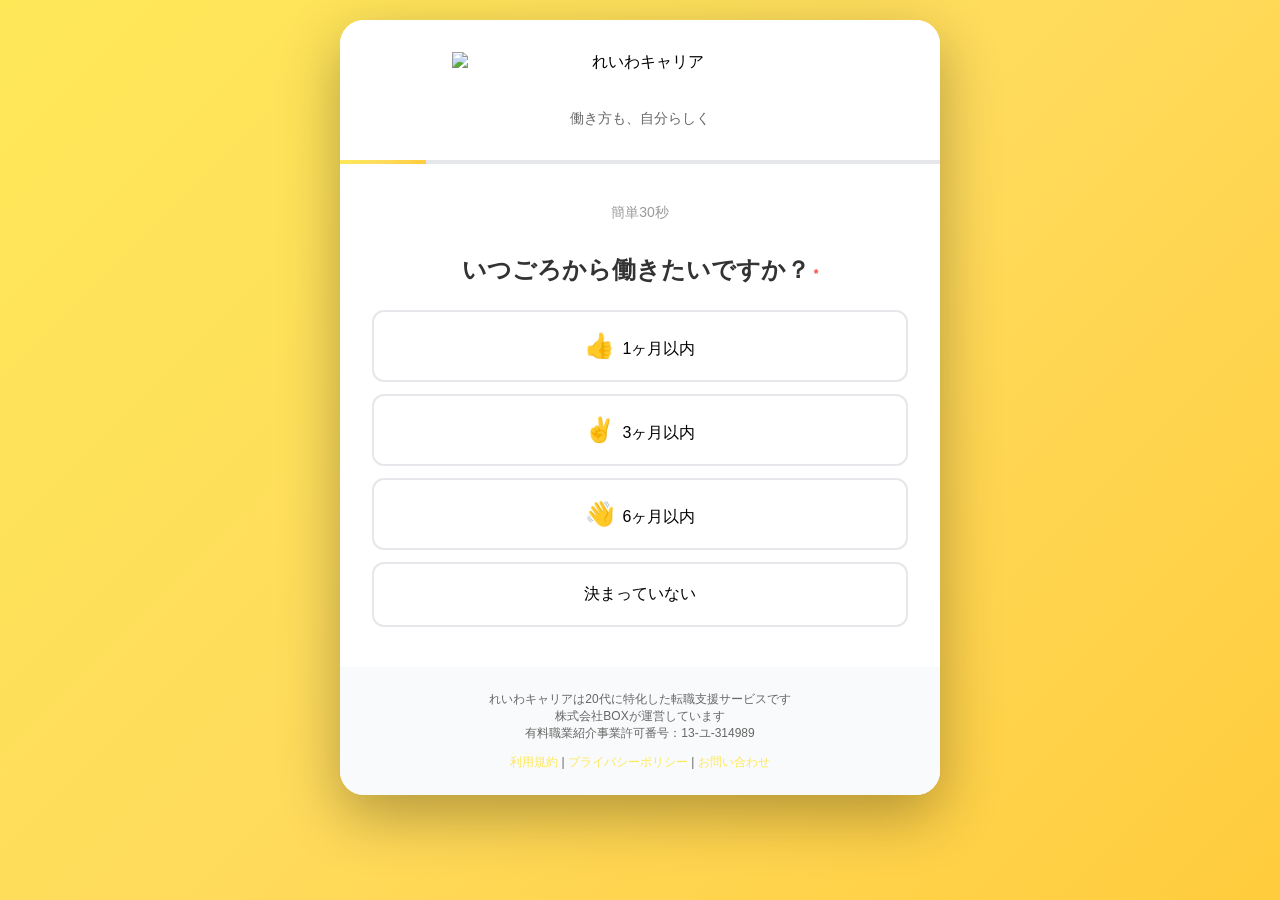
==== index.html @ 30811903 "fix: 離脱POPの対象を面談日時ステップのみに限定 - SMS認証コード待ち(step6)で発火してしまう問題を解消 - 判定を日時選択UI(#step8Options / #btnInstant" ====
<!DOCTYPE html>
<html lang="ja">
<head>
    <meta charset="UTF-8">
    <meta name="viewport" content="width=device-width, initial-scale=1.0">
    <title>れいわキャリア | 働き方も、自分らしく</title>
    <!-- Google Tag Manager -->
    <script>(function(w,d,s,l,i){w[l]=w[l]||[];w[l].push({'gtm.start':new Date().getTime(),event:'gtm.js'});var f=d.getElementsByTagName(s)[0],j=d.createElement(s),dl=l!='dataLayer'?'&l='+l:'';j.async=true;j.src='https://www.googletagmanager.com/gtm.js?id='+i+dl;f.parentNode.insertBefore(j,f);})(window,document,'script','dataLayer','GTM-5HKK3XQP');</script>
    <!-- End Google Tag Manager -->
    <link rel="stylesheet" href="style.css?v=20260715a">
    <style>
      /* ===== 離脱防止ポップアップ (フルスクリーン) ===== */
      .exit-popup {
        position: fixed;
        inset: 0;
        z-index: 99999;
        width: 100%;
        height: 100vh;      /* フォールバック */
        height: 100dvh;
        overflow: hidden;
        background: #f8f4e8; /* 画像に合わせたアイボリー */
      }
      .exit-popup[hidden] { display: none; }
      .exit-popup__scroll {
        width: 100%;
        height: 100%;
        overflow-y: auto;
        overscroll-behavior: contain;
        -webkit-overflow-scrolling: touch;
      }
      .exit-popup__creative {
        position: relative;
        width: 100%;
        max-width: 480px;
        margin: 0 auto;
      }
      .exit-popup__creative img {
        display: block;
        width: 100%;
        height: auto;
        user-select: none;
        -webkit-user-drag: none;
      }
      /* 画像内の×・CTA・辞退に重ねる透明クリック領域 (画像比率%) */
      .exit-popup__close-area,
      .exit-popup__primary,
      .exit-popup__secondary {
        position: absolute;
        background: transparent;
        border: 0;
        padding: 0;
        cursor: pointer;
        -webkit-tap-highlight-color: transparent;
      }
      .exit-popup__close-area { top: 0.8%; right: 1.5%; width: 15%; height: 4.5%; }
      .exit-popup__primary   { left: 3%;  width: 94%; top: 83%;   height: 8%; }
      .exit-popup__secondary { left: 6%;  width: 88%; top: 92.6%; height: 6%; }
      /* スクロール時に出現する固定×ボタン（画像内×が隠れても常に閉じられる） */
      .exit-popup__close-fixed {
        position: fixed;
        top: max(12px, env(safe-area-inset-top));
        right: max(12px, env(safe-area-inset-right));
        z-index: 2;
        width: 44px;
        height: 44px;
        border-radius: 50%;
        border: 0;
        background: rgba(255,255,255,0.92);
        box-shadow: 0 2px 8px rgba(0,0,0,0.18);
        display: flex;
        align-items: center;
        justify-content: center;
        cursor: pointer;
        opacity: 0;
        visibility: hidden;
        transition: opacity 0.2s ease;
      }
      .exit-popup__close-fixed.is-visible { opacity: 1; visibility: visible; }
      body.exit-popup-open { overflow: hidden; }

      /* PC・タブレット: スマホ相当の幅で中央表示（引き伸ばさない） */
      @media (min-width: 768px) {
        .exit-popup {
          background: radial-gradient(circle at top, #fff9dd 0%, #f6e9a8 55%, #f0d752 100%);
        }
        .exit-popup__scroll {
          display: flex;
          align-items: flex-start;
          justify-content: center;
          padding: 24px 0 40px;
        }
        .exit-popup__creative {
          max-width: 460px;
          box-shadow: 0 0 40px rgba(0,0,0,0.14);
          border-radius: 14px;
          overflow: hidden;
        }
      }
    </style>
</head>
<body>
    <!-- Google Tag Manager (noscript) -->
    <noscript><iframe src="https://www.googletagmanager.com/ns.html?id=GTM-5HKK3XQP" height="0" width="0" style="display:none;visibility:hidden"></iframe></noscript>
    <!-- End Google Tag Manager (noscript) -->

    <div class="container">
        <div class="header">
            <div class="logo">
                <img src="https://file.mysquadbeyond.com/uploads/article_photo/photo/6579087/71364a69-8bc3-4aa1-8d7d-ee938268dfdd.png" alt="れいわキャリア" class="lazyload">
            </div>
            <div class="tagline">働き方も、自分らしく</div>
            <div class="strength-box" id="strengthBox" style="display: none;">
                <div class="strength-box-title" id="strengthBoxTitle"></div>
            </div>
        </div>

        <div class="progress-bar">
            <div class="progress-fill" id="progressBar"></div>
        </div>

        <div class="content" id="formContent">
            <!-- Step 1: 勤務開始時期 -->
            <div class="step" id="step1">
                <div class="step-indicator">簡単30秒</div>
                <h2 class="question-title">いつごろから働きたいですか？<span class="required">*</span></h2>
                <div class="options">
                    <button class="option-button" onclick="selectOption('workStart', '1ヶ月以内', this)">
                        <span class="option-emoji">👍</span>1ヶ月以内
                    </button>
                    <button class="option-button" onclick="selectOption('workStart', '3ヶ月以内', this)">
                        <span class="option-emoji">✌️</span>3ヶ月以内
                    </button>
                    <button class="option-button" onclick="selectOption('workStart', '6ヶ月以内', this)">
                        <span class="option-emoji">👋</span>6ヶ月以内
                    </button>
                    <button class="option-button" onclick="selectOption('workStart', '決まっていない', this)">
                        決まっていない
                    </button>
                </div>
            </div>

            <!-- Step 2: 性別 -->
            <div class="step hidden" id="step2">
                <div class="step-indicator">ステップ 2/7</div>
                <h2 class="question-title">性別を選択してください<span class="required">*</span></h2>
                <div class="options">
                    <button class="option-button" onclick="selectOption('gender', '男性', this)">男性</button>
                    <button class="option-button" onclick="selectOption('gender', '女性', this)">女性</button>
                    <button class="option-button" onclick="selectOption('gender', 'その他', this)">その他</button>
                </div>
                <div class="button-group">
                    <button class="btn btn-back" onclick="prevStep()">戻る</button>
                </div>
            </div>

            <!-- Step 3: 生年月日 -->
            <div class="step hidden" id="step3">
                <div class="step-indicator">ステップ 3/7</div>
                <h2 class="question-title">生年月日を入力してください</h2>
                <div class="input-group">
                    <label class="input-label">生年月日<span class="required">*</span></label>
                    <div class="birth-date-selects">
                        <select class="input-field" id="birthYear" onchange="validateStep3()">
                            <option value="">年</option>
                        </select>
                        <select class="input-field" id="birthMonth" onchange="validateStep3()">
                            <option value="">月</option>
                        </select>
                        <select class="input-field" id="birthDay" onchange="validateStep3()">
                            <option value="">日</option>
                        </select>
                    </div>
                    <div id="birthError" style="display:none; color:#e74c3c; font-size:13px; margin-top:8px;">
                        申し訳ございません。20歳以上の方が対象となります。
                    </div>
                </div>
                <div class="button-group">
                    <button class="btn btn-back" onclick="prevStep()">戻る</button>
                </div>
            </div>

            <!-- Step 4: 都道府県 -->
            <div class="step hidden" id="step4">
                <div class="step-indicator">ステップ 4/7</div>
                <h2 class="question-title">お住まいの都道府県を選択してください<span class="required">*</span></h2>
                <div class="input-group">
                    <label class="input-label">都道府県<span class="required">*</span></label>
                    <select class="input-field" id="prefecture" onchange="validateStep4()">
                        <option value="">選択してください</option>
                        <option value="北海道">北海道</option>
                        <option value="青森県">青森県</option>
                        <option value="岩手県">岩手県</option>
                        <option value="宮城県">宮城県</option>
                        <option value="秋田県">秋田県</option>
                        <option value="山形県">山形県</option>
                        <option value="福島県">福島県</option>
                        <option value="茨城県">茨城県</option>
                        <option value="栃木県">栃木県</option>
                        <option value="群馬県">群馬県</option>
                        <option value="埼玉県">埼玉県</option>
                        <option value="千葉県">千葉県</option>
                        <option value="東京都">東京都</option>
                        <option value="神奈川県">神奈川県</option>
                        <option value="新潟県">新潟県</option>
                        <option value="富山県">富山県</option>
                        <option value="石川県">石川県</option>
                        <option value="福井県">福井県</option>
                        <option value="山梨県">山梨県</option>
                        <option value="長野県">長野県</option>
                        <option value="岐阜県">岐阜県</option>
                        <option value="静岡県">静岡県</option>
                        <option value="愛知県">愛知県</option>
                        <option value="三重県">三重県</option>
                        <option value="滋賀県">滋賀県</option>
                        <option value="京都府">京都府</option>
                        <option value="大阪府">大阪府</option>
                        <option value="兵庫県">兵庫県</option>
                        <option value="奈良県">奈良県</option>
                        <option value="和歌山県">和歌山県</option>
                        <option value="鳥取県">鳥取県</option>
                        <option value="島根県">島根県</option>
                        <option value="岡山県">岡山県</option>
                        <option value="広島県">広島県</option>
                        <option value="山口県">山口県</option>
                        <option value="徳島県">徳島県</option>
                        <option value="香川県">香川県</option>
                        <option value="愛媛県">愛媛県</option>
                        <option value="高知県">高知県</option>
                        <option value="福岡県">福岡県</option>
                        <option value="佐賀県">佐賀県</option>
                        <option value="長崎県">長崎県</option>
                        <option value="熊本県">熊本県</option>
                        <option value="大分県">大分県</option>
                        <option value="宮崎県">宮崎県</option>
                        <option value="鹿児島県">鹿児島県</option>
                        <option value="沖縄県">沖縄県</option>
                    </select>
                </div>
                <div class="button-group">
                    <button class="btn btn-back" onclick="prevStep()">戻る</button>
                </div>
            </div>

            <!-- Step 5: 氏名 -->
            <div class="step hidden" id="step5">
                <div class="step-indicator">ステップ 5/7</div>
                <h2 class="question-title">お名前をカタカナで入力してください</h2>
                <div class="input-group">
                    <label class="input-label">お名前（カタカナ）<span class="required">*</span></label>
                    <input type="text" class="input-field" id="fullName" placeholder="ヤマダ タロウ" oninput="validateStep5()" autocomplete="off">
                    <p class="question-note">*個人情報は外部に公開されません</p>
                    <span class="error-message" id="fullNameError" style="display: none; color: #ff4444; font-size: 12px; margin-top: 4px;">全角カタカナで入力してください（例: ヤマダ タロウ）</span>
                </div>
                <div class="button-group">
                    <button class="btn btn-back" onclick="prevStep()">戻る</button>
                    <button class="btn btn-next" id="nextBtn5" onclick="nextStep()" disabled>次へ</button>
                </div>
            </div>

            <!-- Step 6: 連絡先（電話番号＋メール） + SMS認証 -->
            <div class="step hidden" id="step6">
                <div class="step-indicator">ステップ 6/7</div>
                <h2 class="question-title" id="step6Title">連絡先を入力してください</h2>

                <!-- 連絡先入力（初期表示） -->
                <div id="phoneInputArea">
                    <div class="input-group">
                        <label class="input-label">メールアドレス<span class="required">*</span></label>
                        <input type="email" class="input-field" id="email" placeholder="example@mail.com" autocomplete="email" oninput="validateStep6()" onchange="validateStep6()" onblur="validateStep6()">
                        <span class="error-message" id="emailError" style="display: none; color: #ff4444; font-size: 12px; margin-top: 4px;">正しいメールアドレスを入力してください</span>
                    </div>
                    <div class="input-group">
                        <label class="input-label">電話番号<span class="required">*</span></label>
                        <input type="tel" class="input-field" id="phone" placeholder="090-1234-5678" autocomplete="tel-national" oninput="validateStep6()">
                        <p class="question-note" id="step6Note">*電話番号認証に使用します</p>
                        <span class="error-message" id="phoneError" style="display: none; color: #ff4444; font-size: 12px; margin-top: 4px;">正しい電話番号を入力してください（例: 090-1234-5678）</span>
                    </div>
                    <div class="button-group">
                        <button class="btn btn-back" onclick="prevStep()">戻る</button>
                        <button class="btn btn-next" id="nextBtn6" onclick="sendOTP()" disabled>認証コードを送信</button>
                    </div>
                </div>

                <!-- OTPコード入力（SMS送信後に表示） -->
                <div id="otpInputArea" style="display: none;">
                    <div class="input-group">
                        <p style="font-size: 14px; color: #666; margin-bottom: 12px;" id="otpSentMessage"></p>
                        <label class="input-label">認証コード（6桁）<span class="required">*</span></label>
                        <input type="text" class="input-field" id="otpCode" placeholder="123456" maxlength="6" inputmode="numeric" pattern="[0-9]*" autocomplete="one-time-code" oninput="validateOTP()">
                        <span class="error-message" id="otpError" style="display: none; color: #ff4444; font-size: 12px; margin-top: 4px;"></span>
                    </div>
                    <div class="button-group">
                        <button class="btn btn-back" onclick="backToPhoneInput()">番号を変更</button>
                        <button class="btn btn-next" id="verifyBtn" onclick="verifyOTP()" disabled>認証する</button>
                    </div>
                    <p style="text-align: center; margin-top: 12px;">
                        <a href="javascript:void(0)" onclick="resendOTP()" id="resendLink" style="color: #06C755; font-size: 13px;">コードを再送する</a>
                    </p>
                </div>
            </div>

            <!-- Step 7: メールアドレス（step6に統合したため無効化） -->
            <div class="step hidden" id="step7" style="display: none;">
                <div class="step-indicator">ステップ 7/8</div>
                <h2 class="question-title">メールアドレスを入力してください</h2>
                <div class="input-group">
                    <label class="input-label">メールアドレス<span class="required">*</span></label>
                    <input type="email" class="input-field" id="emailStep7Disabled" placeholder="example@mail.com">
                    <span class="error-message" id="emailErrorStep7Disabled" style="display: none; color: #ff4444; font-size: 12px; margin-top: 4px;">正しいメールアドレスを入力してください</span>
                </div>
                <div class="button-group">
                    <button class="btn btn-back" onclick="prevStep()">戻る</button>
                    <button class="btn btn-next" id="nextBtn7" onclick="nextStep()" disabled>次へ</button>
                </div>
            </div>

            <!-- Step 8: 面談日程選択（クイック+その他プルダウン） -->
            <div class="step hidden" id="step8">
                <div class="step-indicator">ステップ 7/7</div>
                <p class="thanks-line">ご登録ありがとうございます！</p>
                <h2 class="question-title">まだ転職するか決めてなくてもOK！<br>まずは<span class="highlight-3min">3分</span>だけお話ししましょう</h2>
                <p class="slot-change-note" style="text-align:center;font-size:12px;color:#999;margin:8px 0 16px;">後ほど公式LINEから変更可能です</p>

                <div class="radio-options" id="step8Options">
                    <div class="quick-slots-loading">読み込み中…</div>
                </div>

                <div class="other-slot-container" id="otherSlotContainer" style="display: none;">
                    <div class="input-group">
                        <label class="input-label">ご希望日</label>
                        <select class="input-field" id="otherDate" onchange="onOtherDateChange()">
                            <option value="">選択してください</option>
                        </select>
                    </div>
                    <div class="input-group">
                        <label class="input-label">ご希望時間</label>
                        <select class="input-field" id="otherTime" onchange="onOtherTimeChange()" disabled>
                            <option value="">選択してください</option>
                        </select>
                    </div>
                </div>

                <div class="button-group">
                    <button class="btn btn-back" onclick="prevStep()">戻る</button>
                    <button class="btn btn-next" id="nextBtn8" onclick="submitForm()" disabled>次へ</button>
                </div>
            </div>

            <!-- Completion -->
            <div class="step hidden" id="completion">
                <div class="completion">
                    <div class="completion-icon">✅</div>
                    <h2 class="completion-title">予約が完了しました！</h2>
                    <p class="completion-message">
                        ご登録ありがとうございます。<br>
                        担当者より1〜3営業日以内にご連絡させていただきます。<br>
                        しばらくお待ちください。
                    </p>
                </div>
            </div>
        </div>

        <div class="footer">
            <p>れいわキャリアは20代に特化した転職支援サービスです</p>
            <p>株式会社BOXが運営しています</p>
            <p>有料職業紹介事業許可番号：13-ユ-314989</p>
            <p style="margin-top: 12px;">
                <a href="https://box-hr.co.jp/terms/">利用規約</a> |
                <a href="https://box-hr.co.jp/policy/">プライバシーポリシー</a> |
                <a href="https://liff.line.me/2008784499-92DR4hmy/landing?follow=%40872lluqj&lp=bVrylO&liff_id=2008784499-92DR4hmy">お問い合わせ</a>
            </p>
        </div>
    </div>

    <script src="script.js?v=20260522a"></script>
    <!-- ===== 離脱防止ポップアップ（フルスクリーン） ===== -->
    <div class="exit-popup" id="exitPopup" role="dialog" aria-modal="true" aria-label="面談予約者限定オファー" hidden>
      <div class="exit-popup__scroll" id="exitPopupScroll">
        <div class="exit-popup__creative">
          <img src="/v4/img/reiwa-career-exit-popup.png" alt="面談予約者限定 今月のピックアップ求人をチェック 20代向けの無料転職サポート" draggable="false">
          <button class="exit-popup__close-area" type="button" aria-label="ポップアップを閉じる" onclick="exitPopupDismiss('close_button')"></button>
          <button class="exit-popup__primary" type="button" aria-label="面談を予約して求人を見る" onclick="exitPopupPrimary()"></button>
          <button class="exit-popup__secondary" type="button" aria-label="今回は見ない" onclick="exitPopupDismiss('secondary')"></button>
        </div>
      </div>
      <button class="exit-popup__close-fixed" id="exitPopupCloseFixed" type="button" aria-label="ポップアップを閉じる" onclick="exitPopupDismiss('close_button')">
        <svg viewBox="0 0 24 24" width="22" height="22" aria-hidden="true"><path d="M6 6l12 12M18 6L6 18" stroke="#333" stroke-width="2.4" stroke-linecap="round"/></svg>
      </button>
    </div>

    <script>
    (function(){
      /* ===== 離脱防止POP: 表示制御・トリガー・計測 ===== */
      var SHOWN_KEY = 'reiwaCareerExitPopupShown';   // 1セッション1回制御
      var SEEN_KEY  = 'reiwaCareerExitPopupSeen';    // 成果アトリビューション用（サンクスで参照）
      var VARIANT   = 'pickup_jobs_pop_art_v1';
      var INACT_MS  = (('ontouchstart' in window) || navigator.maxTouchPoints > 0) ? 20000 : 30000;
      var ARM_DELAY = 2000;

      var popup = document.getElementById('exitPopup');
      var scroller = document.getElementById('exitPopupScroll');
      var closeFixed = document.getElementById('exitPopupCloseFixed');
      var popupImg = popup ? popup.querySelector('img') : null;
      if (!popup) return;

      var isTouch = ('ontouchstart' in window) || navigator.maxTouchPoints > 0;
      var deviceType = isTouch ? 'mobile' : 'desktop';
      var isOpen = false, savedY = 0, armed = false, guardPushed = false;
      var inactivityTimer = null, imgOk = false;

      // 通信節約モードでは画像重POPを出さない
      var reduceData = false;
      try {
        reduceData = (navigator.connection && navigator.connection.saveData) ||
                     (window.matchMedia && window.matchMedia('(prefers-reduced-data: reduce)').matches);
      } catch(e){}

      function checkImg(){ imgOk = !!(popupImg && popupImg.complete && popupImg.naturalWidth > 0); }
      if (popupImg) {
        checkImg();
        popupImg.addEventListener('load', checkImg);
        popupImg.addEventListener('error', function(){ imgOk = false; });
      }

      function shown(){ try { return sessionStorage.getItem(SHOWN_KEY) === '1'; } catch(e){ return false; } }
      function markShown(){ try { sessionStorage.setItem(SHOWN_KEY, '1'); sessionStorage.setItem(SEEN_KEY, '1'); } catch(e){} }

      // 現在表示中のステップID
      function visibleStepId(){
        var steps = document.querySelectorAll('.step');
        for (var i=0;i<steps.length;i++){
          if (!steps[i].classList.contains('hidden') && steps[i].offsetParent !== null) return steps[i].id;
        }
        return '';
      }
      // 面談日時選択ステップか（数字でなくUI要素で判定。SMS認証待ち等では出さない）
      function onInterviewSlotStep(){
        var id = visibleStepId(); if (!id) return false;
        var el = document.getElementById(id); if (!el) return false;
        return !!el.querySelector('#step8Options, #btnInstant');
      }
      function isSubmitting(){
        var l = document.getElementById('formLoading');
        return !!(l && getComputedStyle(l).display !== 'none');
      }
      function hasVisibleError(){
        var errs = document.querySelectorAll('.error-message, #birthError, #otpError');
        for (var i=0;i<errs.length;i++){ if (getComputedStyle(errs[i]).display !== 'none') return true; }
        return false;
      }

      // 表示可否（全禁止条件を集約）
      function canShow(){
        if (isOpen || shown()) return false;
        if (reduceData) return false;
        if (!imgOk) { checkImg(); if (!imgOk) return false; }        // 画像未ロードは出さない
        if (document.visibilityState !== 'visible') return false;    // 非アクティブタブ
        if (isSubmitting()) return false;                            // 送信処理中
        if (!onInterviewSlotStep()) return false;                     // 対象は面談日時ステップのみ
        return true;
      }

      function pushEvent(name, extra){
        var p = { event: name, popup_variant: VARIANT, form_step: visibleStepId(), device_type: deviceType };
        if (extra) for (var k in extra){ p[k] = extra[k]; }
        try { window.dataLayer = window.dataLayer || []; window.dataLayer.push(p); } catch(e){}
      }

      function openPopup(triggerType, force){
        if (!force && !canShow()) return;
        if (isOpen || shown()) return;
        isOpen = true; markShown();
        savedY = window.scrollY || window.pageYOffset || 0;
        popup.hidden = false;
        document.body.classList.add('exit-popup-open');
        document.body.style.position = 'fixed';
        document.body.style.top = (-savedY) + 'px';
        document.body.style.left = '0';
        document.body.style.right = '0';
        document.body.style.width = '100%';
        if (scroller) scroller.scrollTop = 0;
        if (closeFixed) closeFixed.classList.remove('is-visible');
        clearInactivity();
        pushEvent('exit_popup_impression', { trigger_type: triggerType || 'unknown' });
      }
      // テスト用（ステップ制限を無視して強制表示）
      window.showExitPopup = function(){ openPopup('manual', true); };

      function doClose(){
        isOpen = false;
        popup.hidden = true;
        document.body.classList.remove('exit-popup-open');
        document.body.style.position = '';
        document.body.style.top = '';
        document.body.style.left = '';
        document.body.style.right = '';
        document.body.style.width = '';
        window.scrollTo(0, savedY); // 元のスクロール位置・入力状態へ戻る（フォームDOMは不変）
      }

      // メインCTA: 閉じてフォームへ復帰（次の未入力項目へフォーカス/スクロール）。送信・予約確定はしない
      window.exitPopupPrimary = function(){
        if (!isOpen) return;
        pushEvent('exit_popup_primary_click');
        var stepEl = document.getElementById(visibleStepId());
        doClose();
        setTimeout(function(){
          if (!stepEl) return;
          var fields = stepEl.querySelectorAll('input:not([type=hidden]):not([disabled]), select, textarea');
          for (var i=0;i<fields.length;i++){
            if (!fields[i].value && fields[i].offsetParent !== null){
              try { fields[i].focus(); } catch(e){}
              fields[i].scrollIntoView({ block: 'center', behavior: 'smooth' });
              return;
            }
          }
          var next = stepEl.querySelector('.btn-next, .btn'); // 全入力済みなら次へボタンへ
          if (next) next.scrollIntoView({ block: 'center', behavior: 'smooth' });
        }, 60);
      };

      // サブCTA / × / Esc / back: 閉じる（入力・位置保持、同一セッション再表示なし）
      window.exitPopupDismiss = function(closeType){
        if (!isOpen) return;
        if (closeType === 'secondary') pushEvent('exit_popup_secondary_click');
        pushEvent('exit_popup_close', { close_type: closeType || 'close_button' });
        doClose();
      };

      // スクロールで画像内×が隠れたら固定×を表示（常に閉じられる）
      if (scroller && closeFixed) {
        scroller.addEventListener('scroll', function(){
          if (scroller.scrollTop > 40) closeFixed.classList.add('is-visible');
          else closeFixed.classList.remove('is-visible');
        }, { passive: true });
      }

      // バナーのどこをタップ/クリックしても閉じる（特定ボタンは各自の動作を優先）
      // ※スクロール等のドラッグ操作では click は発火しないため誤閉じしない
      popup.addEventListener('click', function(e){
        if (e.target.closest('.exit-popup__primary, .exit-popup__secondary, .exit-popup__close-area, .exit-popup__close-fixed')) return;
        window.exitPopupDismiss('background');
      });

      // ===== 非操作タイマー（優先度3） =====
      function clearInactivity(){ if (inactivityTimer){ clearTimeout(inactivityTimer); inactivityTimer = null; } }
      function scheduleInactivity(){
        clearInactivity();
        if (!armed || shown() || isOpen) return;
        inactivityTimer = setTimeout(function(){
          // 発火時の抑止（エラー閲覧中/送信中/非表示タブ等は条件が整うまで待つ）
          if (hasVisibleError() || !canShow()) { scheduleInactivity(); return; }
          openPopup('inactivity');
        }, INACT_MS);
      }
      function maybePushGuard(){
        if (isTouch && !guardPushed && !shown() && onInterviewSlotStep()) {
          try { history.pushState({ exitGuard: true }, ''); } catch(e){}
          guardPushed = true;
        }
      }
      function onActivity(){
        maybePushGuard();
        scheduleInactivity();  // 操作のたびにタイマーをリセット
      }
      ['input','change','click','touchstart','scroll','keydown','focusin'].forEach(function(ev){
        document.addEventListener(ev, onActivity, { passive: true });
      });
      document.addEventListener('visibilitychange', function(){
        if (document.visibilityState === 'visible') scheduleInactivity();
        else clearInactivity(); // バックグラウンド時間は非操作時間に加算しない
      });

      // トリガー有効化
      setTimeout(function(){ armed = true; maybePushGuard(); scheduleInactivity(); }, ARM_DELAY);

      if (!isTouch) {
        // PC 優先度1: マウスが上端から抜けた瞬間（上方向のみ）
        document.addEventListener('mouseout', function(e){
          if (!armed) return;
          if (e.clientY <= 10 && !e.relatedTarget) openPopup('mouseleave');
        });
        // PC: Escape で閉じる（＝「今回は見ない」相当）
        document.addEventListener('keydown', function(e){
          if (isOpen && (e.key === 'Escape' || e.keyCode === 27)) window.exitPopupDismiss('escape');
        });
      } else {
        // スマホ 優先度1: 「戻る」操作（対象ステップ到達時にダミー履歴を積む）
        window.addEventListener('popstate', function(){
          if (isOpen) {                       // 表示中の戻る → まず閉じる（次の戻るは通常動作）
            window.exitPopupDismiss('back');
            try { history.pushState({ exitGuard: true }, ''); } catch(e){}
            return;
          }
          if (shown() || !canShow()) return;  // 既出/対象外は通常の戻るを許可
          openPopup('back');
          try { history.pushState({ exitGuard: true }, ''); } catch(e){} // 次の戻るも捕捉
        });
      }
    })();
    </script>
</body>
</html>
---- style.css ----
* {
    margin: 0;
    padding: 0;
    box-sizing: border-box;
}

body {
    font-family: -apple-system, BlinkMacSystemFont, 'Segoe UI', 'Hiragino Sans', 'Hiragino Kaku Gothic ProN', sans-serif;
    background: linear-gradient(135deg, #Fee858 0%, #ffdb5c 50%, #ffcc3d 100%);
    min-height: 100vh;
    padding: 20px;
}

.fv-image {
    max-width: 600px;
    margin: 0 auto 20px auto;
    border-radius: 16px;
    overflow: hidden;
}

.fv-image img {
    width: 100%;
    height: auto;
    display: block;
}

.container {
    max-width: 600px;
    margin: 0 auto;
    background: white;
    border-radius: 24px;
    box-shadow: 0 20px 60px rgba(0, 0, 0, 0.3);
    overflow: hidden;
}

.header {
    background: white;
    padding: 32px;
    text-align: center;
}

.logo {
    margin-bottom: 8px;
}

.logo img {
    height: 50px;
    width: auto;
    display: block;
    margin: 0 auto;
    max-width: 70%;
}

.tagline {
    color: #666;
    font-size: 14px;
}

.progress-bar {
    height: 4px;
    background: #e5e7eb;
    position: relative;
}

.progress-fill {
    height: 100%;
    background: linear-gradient(90deg, #Fee858 0%, #ffdb5c 50%, #ffcc3d 100%);
    transition: width 0.3s ease;
    width: 0%;
}

.content {
    padding: 40px 32px;
    overflow-y: visible;
}

.step-indicator {
    text-align: center;
    color: #999;
    font-size: 14px;
    margin-bottom: 32px;
}

.question-title {
    font-size: 24px;
    font-weight: bold;
    color: #333;
    margin-bottom: 24px;
    text-align: center;
}

.thanks-line {
    font-size: 18px;
    font-weight: bold;
    color: #06C755;
    text-align: center;
    margin-bottom: 12px;
}

.question-note {
    font-size: 9px;
    color: #888;
    text-align: left;
    margin-top: 6px;
    margin-bottom: 0;
}

/* ============================================================ */
/* Step8 (面談日程選択) 洗練レイアウト                            */
/*  - 上部テキストの主従を整理（挨拶=補助 / 見出し=主役）        */
/*  - 選択肢はブランドグリーンの選択状態で上質に                  */
/*  - #step8 スコープ限定（他ステップ・v3には影響なし）           */
/* ============================================================ */

/* ステップ番号: 控えめに */
#step8 .step-indicator { margin-bottom: 16px; color: #9aa4a0; letter-spacing: .06em; }

/* 挨拶: 主張を抑えた補助行へ（見出しと競合させない） */
#step8 .thanks-line { font-size: 13px; font-weight: 700; margin-bottom: 10px; }

/* 見出し: このステップの主役。各文=1行の2行構成（271px幅に収まる16px）。
   端まで使えるよう左右に負マージンで安全幅を確保 */
#step8 .question-title { font-size: 16px; line-height: 1.65; margin: 0 -10px 14px; letter-spacing: 0; }

/* 3分アクセント: 角を少し柔らかく */
#step8 .highlight-3min { padding: 2px 9px; border-radius: 7px; }

/* 注記: 静かなキャプション */
#step8 .slot-change-note { margin: 0 0 14px !important; font-size: 12px; color: #9aa4a0; }

/* 選択肢: 余白と質感 */
#step8 .radio-options { gap: 11px; }
#step8 .radio-option {
    padding: 15px 18px;
    border-radius: 14px;
    border: 1.5px solid #e8ecea;
    font-size: 15px;
    box-shadow: 0 1px 2px rgba(16, 40, 32, .03);
    transition: border-color .15s, background .15s, box-shadow .15s;
}
#step8 .radio-option:hover { border-color: #b7e6c9; background: #f7fcf9; }

/* ラジオ丸: 細く上品に */
#step8 .radio-circle { width: 20px; height: 20px; border: 2px solid #c4ccc8; }

/* 選択状態: ブランドグリーンで確定感（黒枠を廃止） */
#step8 .radio-option.selected {
    border-color: #06C755;
    background: #f0faf4;
    box-shadow: 0 2px 8px rgba(6, 199, 85, .12);
}
#step8 .radio-option.selected .radio-circle {
    border-color: #06C755;
    background: #06C755;
}
#step8 .radio-option.selected .radio-circle::after {
    content: '';
    position: absolute;
    top: 50%; left: 50%;
    width: 8px; height: 8px;
    border-radius: 50%;
    background: #fff;
    transform: translate(-50%, -50%);
}

/* 「その他」= 展開できることを示すシェブロン */
#step8 .radio-options .radio-option:last-child::after {
    content: '';
    margin-left: auto;
    width: 7px; height: 7px;
    border-right: 2px solid #c4ccc8;
    border-bottom: 2px solid #c4ccc8;
    transform: rotate(45deg);
    margin-right: 3px;
}

/* 操作ボタン: 上の余白を適正化 */
#step8 .button-group { margin-top: 14px; }

.required {
    color: #ff4444;
    font-size: 12px;
    margin-left: 4px;
}

.options {
    display: flex;
    flex-direction: column;
    gap: 12px;
}

.option-button {
    background: white;
    border: 2px solid #e5e7eb;
    padding: 20px;
    border-radius: 12px;
    cursor: pointer;
    transition: all 0.2s;
    font-size: 16px;
    text-align: center;
    font-weight: 500;
}

.option-button:hover {
    border-color: #Fee858;
    transform: translateY(-2px);
    box-shadow: 0 4px 12px rgba(254, 232, 88, 0.3);
}

.option-button.selected {
    background: linear-gradient(90deg, #Fee858 0%, #ffdb5c 50%, #ffcc3d 100%);
    border-color: #Fee858;
    color: #333;
    font-weight: bold;
    box-shadow: 0 4px 12px rgba(254, 232, 88, 0.4);
}

.option-emoji {
    font-size: 24px;
    margin-right: 8px;
}

/* クイック日程選択（Step8） */
.quick-slots {
    display: flex;
    flex-direction: column;
    gap: 12px;
}

.quick-slots-loading {
    text-align: center;
    padding: 32px 16px;
    color: #888;
    font-size: 14px;
}

.quick-slots-empty {
    text-align: center;
    padding: 24px 16px;
    color: #888;
    font-size: 14px;
    background: #f9f9f9;
    border-radius: 12px;
}

.quick-slot-btn {
    background: white;
    border: 2px solid #e5e7eb;
    padding: 20px;
    border-radius: 12px;
    cursor: pointer;
    transition: all 0.2s;
    font-size: 16px;
    text-align: center;
    font-weight: 600;
    color: #333;
}

.quick-slot-btn:hover {
    border-color: #Fee858;
    transform: translateY(-2px);
    box-shadow: 0 4px 12px rgba(254, 232, 88, 0.3);
}

.quick-slot-btn.selected {
    background: linear-gradient(90deg, #Fee858 0%, #ffdb5c 50%, #ffcc3d 100%);
    border-color: #Fee858;
    color: #333;
    box-shadow: 0 4px 12px rgba(254, 232, 88, 0.4);
}

/* Step9 ラジオ選択UI */
.highlight-3min {
    display: inline-block;
    background: #06C755;
    color: #fff;
    padding: 2px 10px;
    border-radius: 6px;
    font-weight: 700;
    margin: 0 2px;
}

.radio-options {
    display: flex;
    flex-direction: column;
    gap: 12px;
}

.radio-option {
    display: flex;
    align-items: center;
    gap: 12px;
    background: #fff;
    border: 2px solid #e5e7eb;
    padding: 18px 20px;
    border-radius: 12px;
    cursor: pointer;
    transition: all 0.2s;
    font-size: 16px;
    font-weight: 600;
    color: #333;
}

.radio-option:hover {
    border-color: #Fee858;
    background: #fffbe6;
}

.radio-option input[type="radio"] {
    display: none;
}

.radio-circle {
    width: 22px;
    height: 22px;
    border: 2px solid #888;
    border-radius: 50%;
    flex-shrink: 0;
    position: relative;
    transition: all 0.15s;
}

.radio-option.selected {
    border-color: #111;
    background: #fff;
}

.radio-option.selected .radio-circle {
    border-color: #111;
}

.radio-option.selected .radio-circle::after {
    content: '';
    position: absolute;
    top: 50%;
    left: 50%;
    transform: translate(-50%, -50%);
    width: 12px;
    height: 12px;
    border-radius: 50%;
    background: #111;
}

.other-slot-container {
    margin-top: 16px;
    padding: 18px 16px;
    background: #f9fafb;
    border-radius: 12px;
}

.other-slot-container .input-group {
    margin-bottom: 14px;
}

.other-slot-container .input-group:last-child {
    margin-bottom: 0;
}

.other-slot-container .input-label {
    display: block;
    font-size: 14px;
    font-weight: 600;
    color: #444;
    margin-bottom: 6px;
}

.other-slot-container .input-field {
    width: 100%;
    padding: 12px 14px;
    font-size: 15px;
    border: 1.5px solid #d1d5db;
    border-radius: 8px;
    background: #fff;
}

.other-slot-container .input-field:disabled {
    background: #f3f4f6;
    color: #9ca3af;
}

.checkbox-grid {
    display: grid;
    grid-template-columns: repeat(2, 1fr);
    gap: 12px;
}

.checkbox-label {
    display: flex;
    align-items: center;
    padding: 12px;
    border: 2px solid #e5e7eb;
    border-radius: 8px;
    cursor: pointer;
    transition: all 0.2s;
}

.checkbox-label:hover {
    border-color: #Fee858;
}

.checkbox-label.checked {
    background: #fffbea;
    border-color: #Fee858;
}

.checkbox-label input[type="checkbox"] {
    margin-right: 8px;
    width: 18px;
    height: 18px;
    cursor: pointer;
}

.input-group {
    margin-bottom: 20px;
}

.input-label {
    display: block;
    font-size: 14px;
    color: #333;
    margin-bottom: 8px;
    font-weight: 500;
}

.input-field {
    width: 100%;
    padding: 14px 16px;
    border: 2px solid #e5e7eb;
    border-radius: 8px;
    font-size: 16px;
    transition: border-color 0.2s;
}

.input-field:focus {
    outline: none;
    border-color: #Fee858;
}

.button-group {
    display: flex;
    gap: 12px;
    margin-top: 32px;
}

.btn {
    flex: 1;
    padding: 16px;
    border: none;
    border-radius: 12px;
    font-size: 16px;
    font-weight: bold;
    cursor: pointer;
    transition: all 0.2s;
}

.btn-back {
    background: white;
    border: 2px solid #e5e7eb;
    color: #666;
}

.btn-back:hover {
    background: #f9fafb;
}

.btn-back:active {
    background: #f3f4f6;
}

.btn-next {
    background: linear-gradient(90deg, #Fee858 0%, #ffdb5c 50%, #ffcc3d 100%);
    color: #333;
    border: none;
}

.btn-next:hover {
    transform: translateY(-2px);
    box-shadow: 0 6px 20px rgba(254, 232, 88, 0.4);
}

.btn-next:active {
    transform: translateY(0);
}

.btn-next:disabled {
    opacity: 0.5;
    cursor: not-allowed;
    background: #e5e7eb;
}

.btn-next:disabled:hover {
    transform: translateY(0);
    box-shadow: none;
}

.week-selector {
    display: flex;
    gap: 12px;
    margin-bottom: 24px;
    justify-content: center;
}

.week-btn {
    padding: 12px 24px;
    border: 2px solid #e5e7eb;
    background: white;
    border-radius: 8px;
    cursor: pointer;
    font-size: 14px;
    font-weight: 500;
    transition: all 0.2s;
}

.week-btn:hover {
    border-color: #Fee858;
}

.week-btn.active {
    background: linear-gradient(90deg, #Fee858 0%, #ffdb5c 50%, #ffcc3d 100%);
    border-color: #Fee858;
    color: #333;
    font-weight: bold;
}

.calendar-container {
    overflow-x: auto;
    margin-bottom: 20px;
}

.calendar-table {
    width: 100%;
    border-collapse: collapse;
    font-size: 14px;
}

.calendar-table th {
    background: #f9fafb;
    padding: 12px 8px;
    font-weight: 600;
    border: 1px solid #e5e7eb;
    text-align: center;
    position: sticky;
    top: 0;
    z-index: 10;
}

.calendar-table td {
    padding: 8px;
    border: 1px solid #e5e7eb;
    text-align: center;
}

.calendar-table td:first-child {
    font-weight: 500;
    background: #f9fafb;
    position: sticky;
    left: 0;
    z-index: 5;
}

.date-header {
    font-size: 12px;
    color: #666;
}

.day-name {
    font-size: 11px;
    color: #999;
    display: block;
}

.time-cell {
    cursor: pointer;
    padding: 8px;
    transition: all 0.2s;
}

.time-cell.available {
    color: #10b981;
    font-size: 18px;
}

.time-cell.available:hover {
    background: #fffbea;
    transform: scale(1.1);
}

.time-cell.unavailable {
    color: #d1d5db;
    cursor: not-allowed;
    font-size: 16px;
}

.time-cell.selected {
    background: linear-gradient(90deg, #Fee858 0%, #ffdb5c 50%, #ffcc3d 100%);
    font-weight: bold;
    border-radius: 4px;
    position: relative;
}

.time-cell.preference-1::after {
    content: '1';
    position: absolute;
    top: 2px;
    right: 2px;
    background: #333;
    color: white;
    width: 18px;
    height: 18px;
    border-radius: 50%;
    font-size: 11px;
    display: flex;
    align-items: center;
    justify-content: center;
    font-weight: bold;
}

.time-cell.preference-2::after {
    content: '2';
    position: absolute;
    top: 2px;
    right: 2px;
    background: #333;
    color: white;
    width: 18px;
    height: 18px;
    border-radius: 50%;
    font-size: 11px;
    display: flex;
    align-items: center;
    justify-content: center;
    font-weight: bold;
}

.time-cell.preference-3::after {
    content: '3';
    position: absolute;
    top: 2px;
    right: 2px;
    background: #333;
    color: white;
    width: 18px;
    height: 18px;
    border-radius: 50%;
    font-size: 11px;
    display: flex;
    align-items: center;
    justify-content: center;
    font-weight: bold;
}

.selected-slots-info {
    padding: 20px;
    background: #fffbea;
    border-radius: 8px;
    margin-bottom: 20px;
    border: 2px solid #Fee858;
}

.preference-item {
    display: flex;
    align-items: center;
    justify-content: space-between;
    padding: 12px;
    background: white;
    border-radius: 6px;
    margin-bottom: 8px;
}

.preference-item:last-child {
    margin-bottom: 0;
}

.preference-label {
    color: #666;
    font-size: 14px;
    margin-right: 8px;
}

.remove-btn {
    background: #ff4444;
    color: white;
    border: none;
    width: 24px;
    height: 24px;
    border-radius: 50%;
    cursor: pointer;
    font-size: 16px;
    line-height: 1;
    transition: all 0.2s;
}

.remove-btn:hover {
    background: #cc0000;
    transform: scale(1.1);
}

.birth-date-selects {
    display: grid;
    grid-template-columns: 2fr 1fr 1fr;
    gap: 12px;
}

.strength-box {
    margin-top: 20px;
    background: linear-gradient(135deg, #Fee858 0%, #ffdb5c 50%, #ffcc3d 100%);
    padding: 20px;
    border-radius: 16px;
    box-shadow: 0 4px 12px rgba(254, 232, 88, 0.3);
    animation: slideDown 0.5s ease;
}

@keyframes slideDown {
    from {
        opacity: 0;
        transform: translateY(-20px);
    }
    to {
        opacity: 1;
        transform: translateY(0);
    }
}

.strength-box-title {
    font-size: 20px;
    font-weight: bold;
    color: #333;
    text-align: center;
}

.footer {
    background: #f9fafb;
    padding: 24px;
    text-align: center;
    font-size: 12px;
    color: #666;
}

.footer a {
    color: #Fee858;
    text-decoration: none;
}

.footer a:hover {
    text-decoration: underline;
}

.hidden {
    display: none;
}

.completion {
    text-align: center;
    padding: 60px 20px;
}

.completion-icon {
    font-size: 64px;
    margin-bottom: 24px;
}

.completion-title {
    font-size: 28px;
    font-weight: bold;
    color: #333;
    margin-bottom: 16px;
}

.completion-message {
    color: #666;
    line-height: 1.8;
    font-size: 16px;
}

@media (max-width: 600px) {
    .birth-date-selects {
        grid-template-columns: 1fr;
    }
}

@media (max-width: 480px) {
    .checkbox-grid {
        grid-template-columns: 1fr;
    }
}

/* LINE CTA (thanks.html) */
.line-cta {
    margin-top: 32px;
    padding-top: 28px;
    border-top: 1px solid #e5e7eb;
    text-align: center;
}

.line-cta-title {
    font-size: 20px;
    font-weight: 700;
    color: #111;
    margin-bottom: 14px;
    padding: 0 24px;
}

.line-cta-text {
    font-size: 14px;
    color: #555;
    line-height: 1.7;
    margin-bottom: 18px;
    padding: 0 24px;
}

.line-cta-highlight {
    color: #06C755;
    font-weight: 700;
}

.line-cta-free {
    font-size: 14px;
    color: #999;
    margin-bottom: 16px;
    padding: 0 24px;
}

.btn-line {
    display: inline-flex;
    align-items: center;
    justify-content: center;
    white-space: nowrap;
    padding: 16px 32px;
    background: #06C755;
    color: #fff;
    font-size: 17px;
    font-weight: 700;
    border-radius: 50px;
    text-decoration: none;
    box-shadow: 0 6px 20px rgba(6, 199, 85, 0.35);
    transition: background 0.2s, box-shadow 0.2s;
}

.btn-line:hover {
    background: #05a847;
    box-shadow: 0 4px 12px rgba(6, 199, 85, 0.25);
}

@media (max-width: 480px) {
    .btn-line {
        padding: 14px 14px;
        font-size: 14px;
    }
}

/* ============================================================ */
/* v2 (/v2/) 限定スタイル — Step 8 新UI                          */
/* ============================================================ */

/* 「今すぐ相談する」CTA */
.btn-instant {
    display: flex;
    align-items: center;
    justify-content: center;
    gap: 10px;
    width: 100%;
    padding: 18px 16px;
    background: linear-gradient(135deg, #Fee858 0%, #ffdb5c 50%, #ffcc3d 100%);
    color: #333;
    font-size: 18px;
    font-weight: 700;
    border: none;
    border-radius: 14px;
    box-shadow: 0 6px 18px rgba(255, 204, 61, 0.45);
    cursor: pointer;
    transition: transform 0.1s, box-shadow 0.2s;
    margin-bottom: 8px;
}
.btn-instant:hover {
    box-shadow: 0 4px 12px rgba(255, 204, 61, 0.35);
}
.btn-instant:active {
    transform: translateY(1px);
}
.btn-instant.selected {
    outline: 3px solid #f59e0b;
    outline-offset: -3px;
}
.btn-instant-icon {
    font-size: 22px;
}
.btn-instant-note {
    text-align: center;
    color: #888;
    font-size: 12px;
    margin: 0 0 20px;
}

.v2-divider {
    height: 1px;
    background: #e5e7eb;
    margin: 16px 0 20px;
}

.v2-section {
    margin-bottom: 20px;
}
.v2-section-label {
    display: block;
    font-size: 14px;
    font-weight: 600;
    color: #555;
    margin-bottom: 8px;
}

/* 日付ボタン (今日 / 明日) */
.v2-date-buttons {
    display: grid;
    grid-template-columns: 1fr 1fr;
    gap: 8px;
    margin-bottom: 10px;
}
.v2-date-btn {
    padding: 14px 8px;
    background: white;
    border: 2px solid #e5e7eb;
    border-radius: 10px;
    color: #333;
    font-size: 14px;
    font-weight: 600;
    cursor: pointer;
    transition: border-color 0.15s, background 0.15s;
    text-align: center;
    line-height: 1.35;
}
.v2-date-btn:hover {
    border-color: #ffcc3d;
}
.v2-date-btn.selected {
    border-color: #f59e0b;
    background: #fff7e0;
}
.v2-date-btn-sub {
    display: block;
    font-size: 11px;
    color: #888;
    font-weight: 500;
    margin-top: 2px;
}

/* その他の日付 小さめプルダウン */
.v2-other-date {
    display: flex;
    align-items: center;
    gap: 8px;
}
.v2-other-date-label {
    font-size: 13px;
    color: #666;
    white-space: nowrap;
}
.v2-select-sm {
    flex: 1;
    padding: 8px 10px;
    border: 1px solid #d1d5db;
    border-radius: 8px;
    background: white;
    font-size: 13px;
    color: #333;
    max-width: 200px;
}

/* 時間 / 分 プルダウン (横並び) */
.v2-time-row {
    display: grid;
    grid-template-columns: 1fr 1fr;
    gap: 12px;
}
.v2-time-col .v2-section-label {
    margin-bottom: 6px;
}
.v2-select {
    width: 100%;
    padding: 12px 12px;
    border: 1.5px solid #d1d5db;
    border-radius: 10px;
    background: white;
    font-size: 16px;
    color: #333;
}
.v2-select:disabled {
    background: #f3f4f6;
    color: #9ca3af;
    cursor: not-allowed;
}
.v2-time-note {
    font-size: 12px;
    color: #f97316;
    margin: 8px 0 0;
}
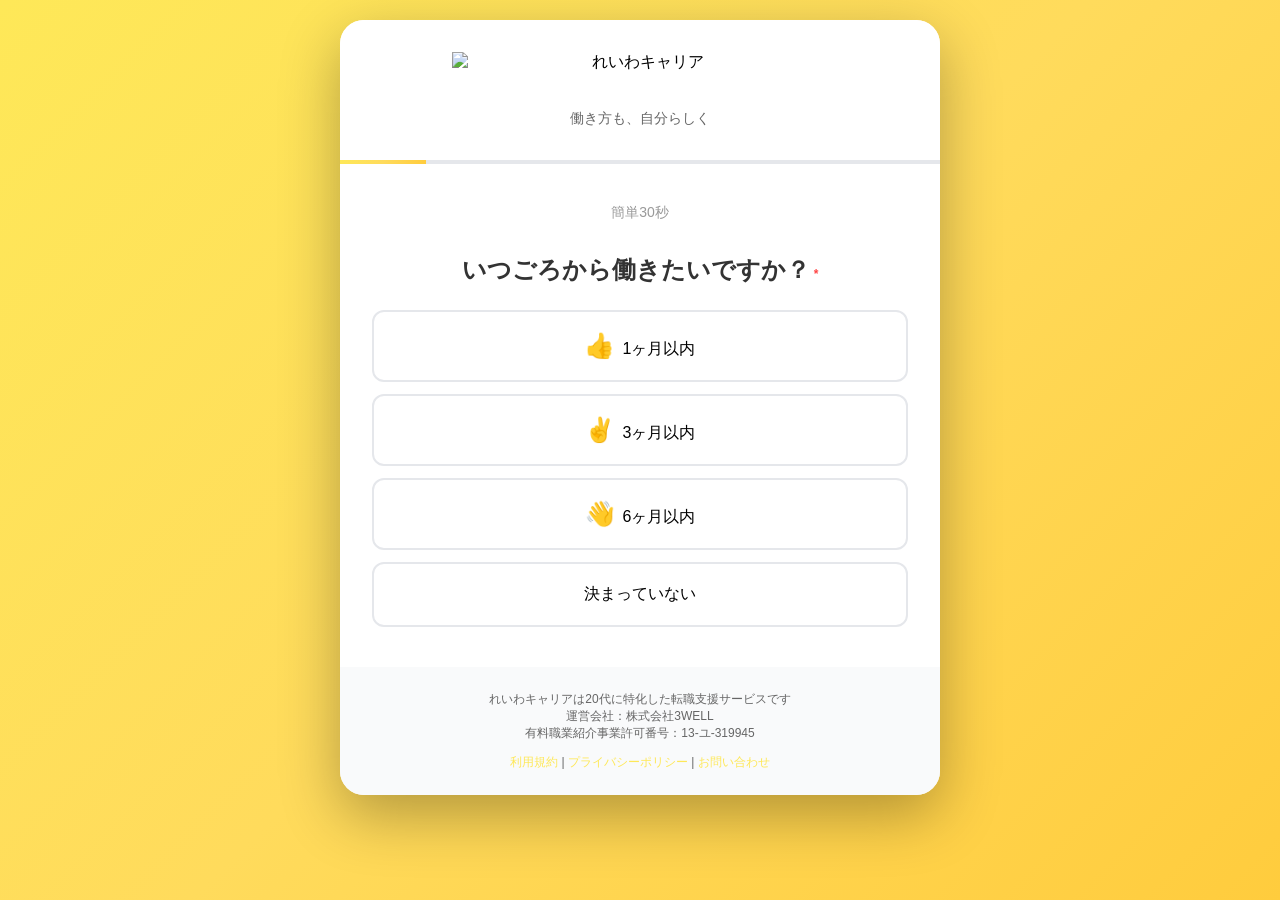
==== commit 8f1dee59: "chore: フッターの運営会社名・許可番号を更新（全ページ） - 運営会社: 株式会社BOX → 運営会社：株式会社3WELL - 有料職業紹介事業許可番号: 13-ユ-314989 → 13-ユ-" ====
--- a/index.html
+++ b/index.html
@@ -362,8 +362,8 @@
 
         <div class="footer">
             <p>れいわキャリアは20代に特化した転職支援サービスです</p>
-            <p>株式会社BOXが運営しています</p>
-            <p>有料職業紹介事業許可番号：13-ユ-314989</p>
+            <p>運営会社：株式会社3WELL</p>
+            <p>有料職業紹介事業許可番号：13-ユ-319945</p>
             <p style="margin-top: 12px;">
                 <a href="https://box-hr.co.jp/terms/">利用規約</a> |
                 <a href="https://box-hr.co.jp/policy/">プライバシーポリシー</a> |
@@ -396,6 +396,7 @@
       var VARIANT   = 'pickup_jobs_pop_art_v1';
       var INACT_MS  = (('ontouchstart' in window) || navigator.maxTouchPoints > 0) ? 20000 : 30000;
       var ARM_DELAY = 2000;
+      var MIN_DWELL_MS = 5000;   // 対象ステップ到達直後は出さない猶予
 
       var popup = document.getElementById('exitPopup');
       var scroller = document.getElementById('exitPopupScroll');
@@ -405,7 +406,7 @@
 
       var isTouch = ('ontouchstart' in window) || navigator.maxTouchPoints > 0;
       var deviceType = isTouch ? 'mobile' : 'desktop';
-      var isOpen = false, savedY = 0, armed = false, guardPushed = false;
+      var isOpen = false, savedY = 0, armed = false, guardPushed = false, targetEnteredAt = 0;
       var inactivityTimer = null, imgOk = false;
 
       // 通信節約モードでは画像重POPを出さない
@@ -433,18 +434,30 @@
         }
         return '';
       }
-      // 面談日時選択ステップか（数字でなくUI要素で判定。SMS認証待ち等では出さない）
-      function onInterviewSlotStep(){
+      // POP対象ステップか（数字でなくUI要素で判定）
+      //   1) 面談日時ステップ（v4/default=#step8Options / v2=#btnInstant）
+      //   2) 連絡先ステップの「電話番号入力中」のみ
+      //      ※認証コード(OTP)入力中は絶対に対象外＝コード待ちの邪魔をしない
+      function onTargetStep(){
         var id = visibleStepId(); if (!id) return false;
         var el = document.getElementById(id); if (!el) return false;
-        return !!el.querySelector('#step8Options, #btnInstant');
+        if (el.querySelector('#step8Options, #btnInstant')) return true;
+        var phoneArea = el.querySelector('#phoneInputArea');
+        if (!phoneArea) return false;
+        var otpArea = el.querySelector('#otpInputArea');
+        var otpVisible = !!(otpArea && getComputedStyle(otpArea).display !== 'none');
+        var phoneVisible = getComputedStyle(phoneArea).display !== 'none';
+        return phoneVisible && !otpVisible;
       }
       function isSubmitting(){
         var l = document.getElementById('formLoading');
         return !!(l && getComputedStyle(l).display !== 'none');
       }
       function hasVisibleError(){
-        var errs = document.querySelectorAll('.error-message, #birthError, #otpError');
+        // 表示中ステップ内のエラーのみ判定（過去ステップの残存エラーで永久抑止されるのを防ぐ）
+        var id = visibleStepId(); if (!id) return false;
+        var el = document.getElementById(id); if (!el) return false;
+        var errs = el.querySelectorAll('.error-message, #birthError, #otpError');
         for (var i=0;i<errs.length;i++){ if (getComputedStyle(errs[i]).display !== 'none') return true; }
         return false;
       }
@@ -456,7 +469,9 @@
         if (!imgOk) { checkImg(); if (!imgOk) return false; }        // 画像未ロードは出さない
         if (document.visibilityState !== 'visible') return false;    // 非アクティブタブ
         if (isSubmitting()) return false;                            // 送信処理中
-        if (!onInterviewSlotStep()) return false;                     // 対象は面談日時ステップのみ
+        if (!onTargetStep()) return false;                            // 対象は電話番号入力中／面談日時のみ
+        // 到達直後の即時表示を防ぐ（前ステップから持ち越したタイマーで出るのを防止）
+        if (!targetEnteredAt || (Date.now() - targetEnteredAt) < MIN_DWELL_MS) return false;
         return true;
       }
 
@@ -554,7 +569,7 @@
         }, INACT_MS);
       }
       function maybePushGuard(){
-        if (isTouch && !guardPushed && !shown() && onInterviewSlotStep()) {
+        if (isTouch && !guardPushed && !shown() && onTargetStep()) {
           try { history.pushState({ exitGuard: true }, ''); } catch(e){}
           guardPushed = true;
         }
@@ -570,6 +585,30 @@
         if (document.visibilityState === 'visible') scheduleInactivity();
         else clearInactivity(); // バックグラウンド時間は非操作時間に加算しない
       });
+
+      // ステップ遷移を検知（OTP認証後など、操作なしで面談日時ステップへ来るケースに対応）
+      // 到達した瞬間に「戻る」用の履歴ガードを積み、非操作カウントを開始する
+      (function watchStepChange(){
+        var lastKey = '';
+        function onStepChanged(){
+          // ステップIDだけでなく対象状態も見る（step6内の 電話入力⇔OTP入力 の切替を検知するため）
+          var isTarget = onTargetStep();
+          var key = visibleStepId() + '|' + (isTarget ? '1' : '0');
+          if (key === lastKey) return;
+          lastKey = key;
+          // 対象状態に入った時刻を記録し、放置カウントをここから開始し直す
+          targetEnteredAt = isTarget ? Date.now() : 0;
+          maybePushGuard();
+          scheduleInactivity();
+        }
+        var target = document.getElementById('formContent') || document.body;
+        try {
+          new MutationObserver(onStepChanged).observe(target, {
+            attributes: true, attributeFilter: ['class', 'style'], subtree: true
+          });
+        } catch(e){}
+        onStepChanged();
+      })();
 
       // トリガー有効化
       setTimeout(function(){ armed = true; maybePushGuard(); scheduleInactivity(); }, ARM_DELAY);
